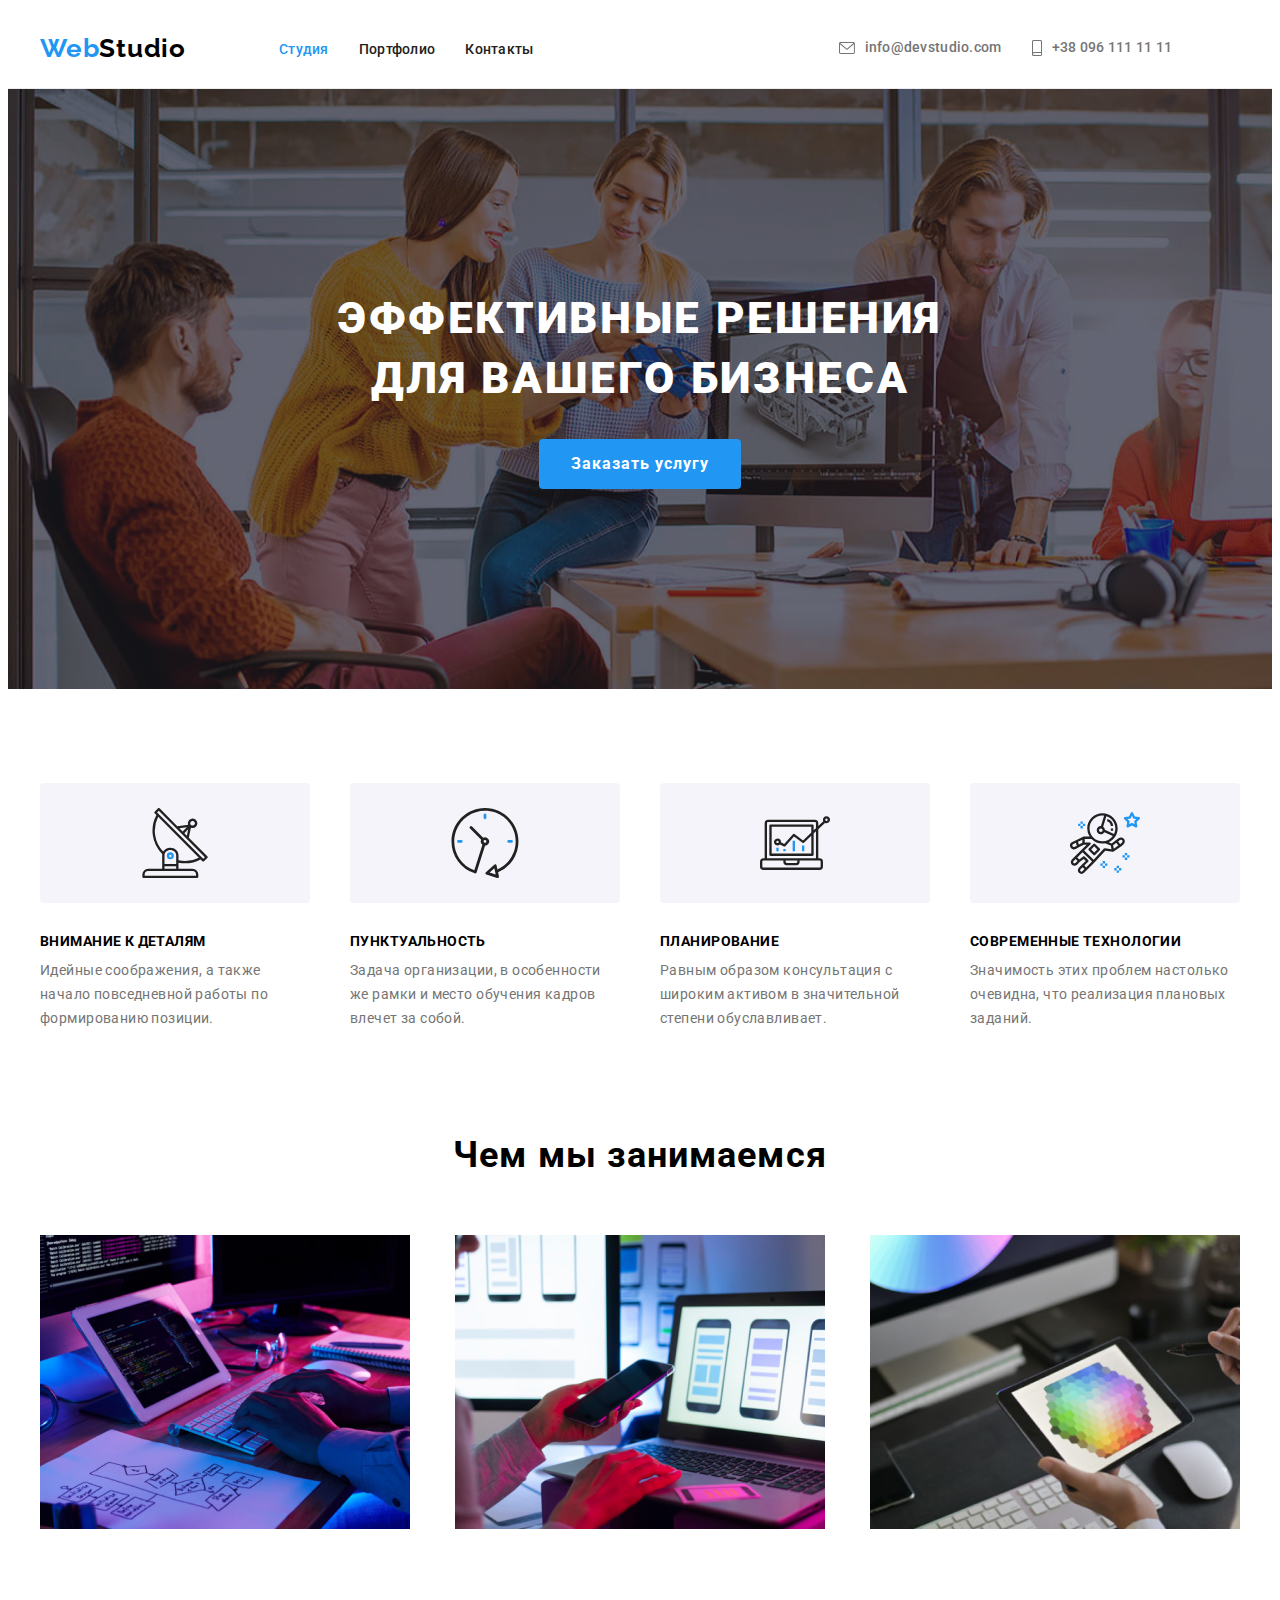
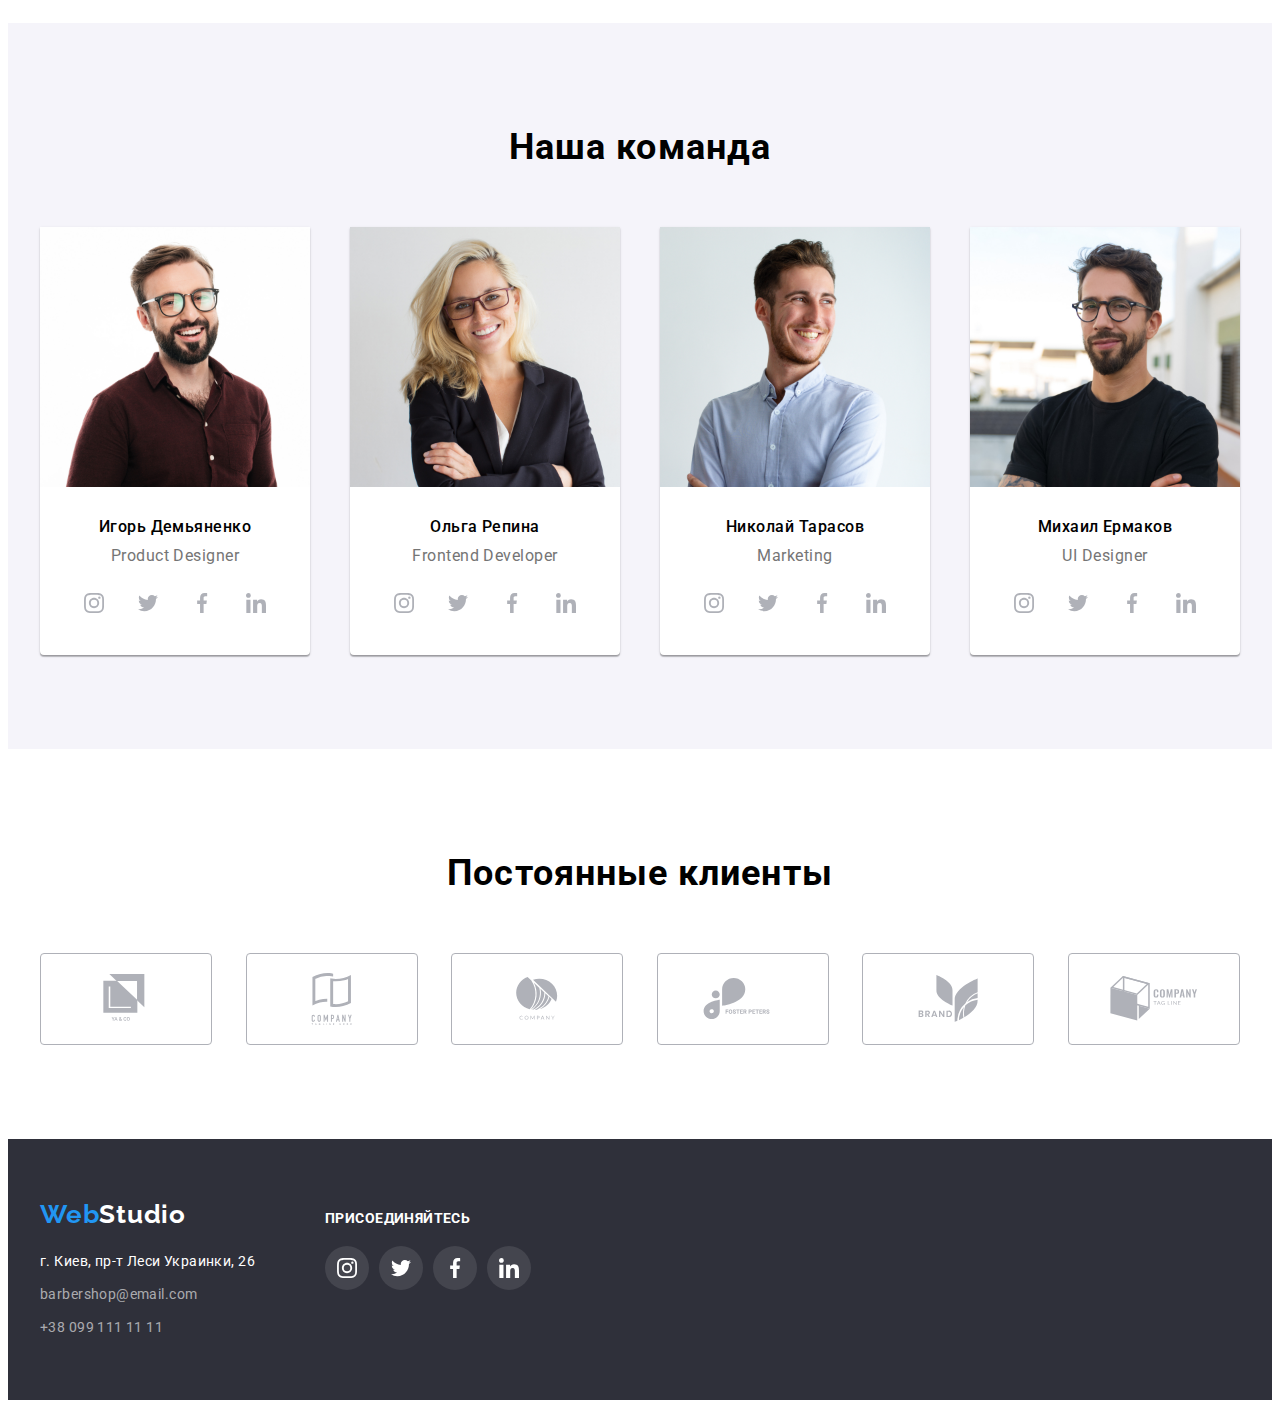
==== index.html @ 50662c8f "Домашняя работа 4" ====
<!DOCTYPE html>
<html lang="ru">
<head>
    <meta charset="UTF-8">
    <meta name="viewport" content="width=device-width, initial-scale=1.0">
    <title >WebStudio</title>
    <link rel="preconnect" href="https://fonts.gstatic.com">
    <link href="https://fonts.googleapis.com/css2?family=Raleway:wght@700&family=Roboto:wght@400;500;700;900&display=swap"
        rel="stylesheet">
    <link rel="stylesheet" href="https://cdnjs.cloudflare.com/ajax/libs/modern-normalize/1.0.0/modern-normalize.min.css"
        integrity="sha512-ISS7cAi1PEhQ8jnbJpJZMd29NlhNj4AWYyLOSp2CE/CsHxTCu+r+t0D2yoJudVrd0/8fTVPUVDzY5Tvli75u/g=="
        crossorigin="anonymous" />
    <link rel="stylesheet" href="./css/styles.css">
 </head>

<body>
    
    <header  class="header">
        <div class="container">
          <nav class="navigation">
             <a class="logo" href="./index.html" lang="en">
                <span class="color-web">Web</span><span class="studio">Studio</span> 
            </a>
            <ul class="navigation-list">
                <li class="navigation-list-item">
                     <a class="navigation-list-link current" href="#"> Студия</a>
                </li>
                <li class="navigation-list-item">
                     <a class="navigation-list-link" 
                    href="./portfolio.html" target="_blank" rel="noreferrer noopener"> Портфолио</a>
                </li>
                <li class="navigation-list-item">
                     <a class="navigation-list-link" href="#"> Контакты</a>
                </li>
            </ul>
          </nav>   
         <address class="address">
             <ul class="address-list">
                <li class="address-list-item"> 
                    <a class="address-list-link" href="mailto:info@devstudio.com">
                        <svg class="address-list-icon" width="16" height="12">
                            <use href="./images/sprite.svg#icon-envelope"></use>
                        </svg>
                       info@devstudio.com
                   </a>
                </li>
                <li class="address-list-item">
                     <a class="address-list-link" href="tel:+380961111111">
                        <svg class="address-list-icon" width="10" height="16">
                            <use href="./images/sprite.svg#icon-smartphone"></use>
                        </svg>
                        +38 096 111 11 11
                      </a>
                </li>
             </ul>
        </address>
        </div>
    </header>
       
     <main>
        <!--Главная секция-->
         <section class="hero">
            <div class="container">
               <h1 class="hero-title">Эффективные решения для вашего бизнеса</h1>
               <button class="modal-btn" type="button">Заказать услугу</button>
            </div>
         </section>
        
       
         <!--MAIN-->
        <section class="main">
          <h2 class="visually-hidden">Преимущества</h2>
            
              <ul class="main-list container">
                <li class="main-list-item">
                   <div class="main-icon-container">
                   <svg class="main-icon">
                      <use href="./images/sprite.svg#icon-antenna"></use>
                   </svg>
                  </div>
                     <h3 class="main-list-title">Внимание к деталям</h3>
                     <p class="main-list-description">Идейные соображения, а также начало повседневной работы по формированию позиции.</p>
                  
                  </li>
                <li class="main-list-item">
                  <div class="main-icon-container">
                     <svg class="main-icon">
                        <use href="./images/sprite.svg#icon-clock"></use>
                     </svg>
                  </div>
                     <h3 class="main-list-title">Пунктуальность</h3>
                     <p class="main-list-description">Задача организации, в особенности же рамки и место обучения кадров влечет за собой.</p>
                </li>
                <li class="main-list-item">
                  <div class="main-icon-container">
                     <svg class="main-icon" >
                        <use href="./images/sprite.svg#icon-diagram"></use>
                     </svg>
                  </div>
                     <h3 class="main-list-title">Планирование</h3>
                     <p class="main-list-description">Равным образом консультация с широким активом в значительной степени обуславливает.</p>
                </li>
                <li class="main-list-item">
                  <div class="main-icon-container">
                     <svg class="main-icon">
                        <use href="./images/sprite.svg#icon-astronaut"></use>
                     </svg>
                  </div>
                     <h3 class="main-list-title">Современные технологии</h3>
                     <p class="main-list-description">Значимость этих проблем настолько очевидна, что реализация плановых заданий.</p>
                </li>
              </ul>
            
         </section>
         
         <!--Галлерея работ-->
         <section class="galery">
             <div class="container">
                <h2 class="section-title">Чем мы занимаемся</h2>
                <ul class="galery-list">
                  <li class="galery-list-item">
                     <img class="galery-img" src="./images/img1.jpg"
                      alt="работа с ПК"
                      width="370" height="294">
                  </li>
                  <li class="galery-list-item">
                     <img class="galery-img" src="./images/img2.jpg" 
                     alt="работа со смартфоном" 
                      width="370" height="294">
                  </li>
                  <li class="galery-list-item">
                     <img class="galery-img" src="./images/img3.jpg" 
                     alt="работа с планшетом" 
                     width="370" height="294">
                  </li>
                </ul>
            </div>
         </section>

         <!--Сотрудники-->
         <section class="about-me">
            <div class="container">
             <h2 class="section-title">Наша команда</h2>
              <ul class="about-me-list">
                  <li class="about-me-item">
                     <img class="about-me-img" src="./images/igor.jpg" 
                        alt="Игорь Демьяненко" width="270" height="260">
                      <div class="about-me-description">
                         <h3 class="about-me-name">Игорь Демьяненко</h3>
                         <p class="about-me-profession" lang="en">Product Designer</p>
                     </div>
                     <ul class="social-list">
                        <li class="social-list-item">
                           <a class="social-list-link" href="">
                              <svg class="social-list-icon">
                                 <use href="./images/sprite.svg#icon-instagram"></use>
                              </svg>
                           </a>
                        </li>
                        <li class="social-list-item">
                           <a class="social-list-link" href="">
                              <svg class="social-list-icon">
                                 <use href="./images/sprite.svg#icon-twitter"></use>
                              </svg>
                           </a>
                        </li>
                        <li class="social-list-item">
                           <a class="social-list-link" href="">
                              <svg class="social-list-icon">
                                 <use href="./images/sprite.svg#icon-facebook"></use>
                              </svg>
                           </a>
                        </li>
                        <li class="social-list-item">
                           <a class="social-list-link" href="">
                              <svg class="social-list-icon">
                                 <use href="./images/sprite.svg#icon-linkedin"></use>
                              </svg>
                           </a>
                        </li>
                     </ul>
                 </li>
                 <li class="about-me-item">
                     <img class="about-me-img" src="./images/olga.jpg" 
                     alt="Ольга Репина" width="270" height="260">
                       <div class="about-me-description">
                         <h3 class="about-me-name">Ольга Репина</h3>
                         <p class="about-me-profession" lang="en">Frontend Developer</p>
                       </div>
                     <ul class="social-list">
                        <li class="social-list-item">
                           <a class="social-list-link" href="">
                              <svg class="social-list-icon">
                                 <use href="./images/sprite.svg#icon-instagram"></use>
                              </svg>
                           </a>
                        </li>
                        <li class="social-list-item">
                           <a class="social-list-link" href="">
                              <svg class="social-list-icon">
                                 <use href="./images/sprite.svg#icon-twitter"></use>
                              </svg>
                           </a>
                        </li>
                        <li class="social-list-item">
                           <a class="social-list-link" href="">
                              <svg class="social-list-icon">
                                 <use href="./images/sprite.svg#icon-facebook"></use>
                              </svg>
                           </a>
                        </li>
                        <li class="social-list-item">
                           <a class="social-list-link" href="">
                              <svg class="social-list-icon">
                                 <use href="./images/sprite.svg#icon-linkedin"></use>
                              </svg>
                           </a>
                        </li>
                     </ul>
                 </li>
                 <li class="about-me-item">
                     <img class="about-me-img" src="./images/taras.jpg" 
                     alt="Николай Тарасов" width="270" height="260">
                       <div class="about-me-description">
                          <h3 class="about-me-name">Николай Тарасов</h3>
                         <p class="about-me-profession" lang="en">Marketing</p>
                      </div>
                     <ul class="social-list">
                        <li class="social-list-item">
                           <a class="social-list-link" href="">
                              <svg class="social-list-icon">
                                 <use href="./images/sprite.svg#icon-instagram"></use>
                              </svg>
                           </a>
                        </li>
                        <li class="social-list-item">
                           <a class="social-list-link" href="">
                              <svg class="social-list-icon">
                                 <use href="./images/sprite.svg#icon-twitter"></use>
                              </svg>
                           </a>
                        </li>
                        <li class="social-list-item">
                           <a class="social-list-link" href="">
                              <svg class="social-list-icon">
                                 <use href="./images/sprite.svg#icon-facebook"></use>
                              </svg>
                           </a>
                        </li>
                        <li class="social-list-item">
                           <a class="social-list-link" href="">
                              <svg class="social-list-icon">
                                 <use href="./images/sprite.svg#icon-linkedin"></use>
                              </svg>
                           </a>
                        </li>
                     </ul>
                 </li>
                 <li class="about-me-item">
                     <img class="about-me-img" src="./images/maikl.jpg" 
                     alt="Михаил Ермаков" width="270" height="260">
                        <div class="about-me-description">
                          <h3 class="about-me-name">Михаил Ермаков</h3>
                          <p class="about-me-profession" lang="en">UI Designer</p>
                       </div>
                     <ul class="social-list">
                        <li class="social-list-item">
                           <a class="social-list-link" href="">
                              <svg class="social-list-icon">
                                 <use href="./images/sprite.svg#icon-instagram"></use>
                              </svg>
                           </a>
                        </li>
                        <li class="social-list-item">
                           <a class="social-list-link" href="">
                              <svg class="social-list-icon">
                                 <use href="./images/sprite.svg#icon-twitter"></use>
                              </svg>
                           </a>
                        </li>
                        <li class="social-list-item">
                           <a class="social-list-link" href="">
                              <svg class="social-list-icon">
                                 <use href="./images/sprite.svg#icon-facebook"></use>
                              </svg>
                           </a>
                        </li>
                        <li class="social-list-item">
                           <a class="social-list-link" href="">
                              <svg class="social-list-icon">
                                 <use href="./images/sprite.svg#icon-linkedin"></use>
                              </svg>
                           </a>
                        </li>
                     </ul>
                 </li>
              </ul>
            </div>
         </section>
     </main>

   
   <!--------Постоянные клиенты--------->
     <section class="clients">
         <div class="container">
             <h2 class="section-title">Постоянные клиенты</h2>
             <ul class="clients-list">
                <li class="clients-container">
                   <a class="clients-list-link" href="">
                     <svg class="clients-list-icon" wight="44" height="50">
                        <use href="./images/sprite.svg#icon-logo-1"></use>
                     </svg>
                   </a>
                </li>
                <li class="clients-container">
                  <a class="clients-list-link" href="">
                     <svg class="clients-list-icon" wight="40" height="52">
                        <use href="./images/sprite.svg#icon-logo-2"></use>
                     </svg>
                  </a>
                </li>
                <li class="clients-container">
                  <a class="clients-list-link" href="">
                     <svg class="clients-list-icon" wight="41" height="43">
                        <use href="./images/sprite.svg#icon-logo-3"></use>
                     </svg>
                  </a>
                </li>
                <li class="clients-container">
                  <a class="clients-list-link" href="">
                     <svg class="clients-list-icon" wight="80" height="42">
                        <use href="./images/sprite.svg#icon-logo-4"></use>
                     </svg>
                  </a>
                </li>
                <li class="clients-container">
                  <a class="clients-list-link" href="">
                     <svg class="clients-list-icon" wight="59" height="47">
                        <use href="./images/sprite.svg#icon-logo-5"></use>
                     </svg>
                  </a>
                </li>
                <li class="clients-container">
                  <a class="clients-list-link" href="">
                     <svg class="clients-list-icon" wight="88" height="45">
                        <use href="./images/sprite.svg#icon-logo-6"></use>
                     </svg>
                  </a>
                </li>
             </ul>
         </div>
     </section>
        
        <!--Footer-->
     <footer class="footer">
        <div class="container footer-list">
             <div class="footer-adress-container">
             <a class="logo" href="./index.html" lang="en">
                <span class="color-web">Web</span><span class="footer-logo">Studio</span>
             </a>
             <address class="footer-address">
                <ul class="footer-adress-list">
                    <li class="footer-address-item">
                       <a class="footer-address-link geolocation" href="https://goo.gl/maps/EtJUNi4Rh7HyhGB7A" target="_blank">г. Киев, пр-т Леси Украинки, 26</a>
                    </li>
                    <li class="footer-address-item">
                       <a class="footer-address-link" href="mailto:info@example.com">barbershop@email.com</a>
                    </li>
                    <li class="footer-address-item">
                       <a class="footer-address-link" href="tel:+380991111111">+38 099 111 11 11</a>
                    </li>
                </ul>
             </address>
            </div>
             <div class="social-footer">
                <b class="main-list-title">присоединяйтесь</b>
                <ul class="social-list-footer">
                  <li class="social-list-item">
                     <a class="social-list-link" href="">
                        <svg class="social-list-icon">
                           <use href="./images/sprite.svg#icon-instagram"></use>
                        </svg>
                     </a>
                  </li>
                  <li class="social-list-item">
                     <a class="social-list-link" href="">
                        <svg class="social-list-icon">
                           <use href="./images/sprite.svg#icon-twitter"></use>
                        </svg>
                     </a>
                  </li>
                  <li class="social-list-item">
                     <a class="social-list-link" href="">
                        <svg class="social-list-icon">
                           <use href="./images/sprite.svg#icon-facebook"></use>
                        </svg>
                     </a>
                  </li>
                  <li class="social-list-item">
                     <a class="social-list-link" href="">
                        <svg class="social-list-icon">
                           <use href="./images/sprite.svg#icon-linkedin"></use>
                        </svg>
                     </a>
                  </li>
                </ul>
             </div>
       </div>
     </footer> 

    
</body>
</html>
---- css/styles.css ----
:root {
  --main-font: "Roboto", sans-serif;
  --secondary-font: "Raleway", sans-serif;
  --accent-color: #2196f3;
  --third-color: #757575;
  --second-color: #ffffff;
}

body {
  font-family: var(--main-font);
}

.container {
  width: 1200px;
  padding: 0 15px;
  margin: 0 auto;
}

.address,
.footer-address {
  font-style: normal;
}

a {
  text-decoration: none;
}

ul {
  list-style: none;
  padding: 0;
  margin: 0;
}

h1,
h2,
h3,
h4,
p {
  margin: 0;
}

.visually-hidden {
  position: absolute;
  width: 1px;
  height: 1px;
  margin: -1px;
  border: 0;
  padding: 0;

  white-space: nowrap;
  clip-path: inset(100%);
  clip: rect(0 0 0 0);
  overflow: hidden;
}

.img {
  display: block;
  max-width: 100%;
}
box* {
  margin: 0;
}

.section-title {
  display: block;
  font-weight: 700;
  font-size: 36px;
  line-height: 1.67;
  text-align: center;
  letter-spacing: 0.03em;
  margin-bottom: 50px;
}

/*--HEADER--*/

.header {
  border-bottom: 1px solid #ececec;
  max-width: 1600px;
  margin: 0 auto;
}

.header .container {
  display: block;
}

.logo {
  text-decoration: none;
  font-family: var(--secondary-font);
  font-weight: 700;
  font-size: 26px;
  line-height: 1.19;
  letter-spacing: 0.03em;
}
.header .logo {
  margin-right: 93px;
}

.color-web {
  color: var(--accent-color);
}
.studio {
  color: black;
}

.navigation-list-link,
.address-list-link {
  font-weight: 500;
  font-size: 14px;
  line-height: 1.14;
  letter-spacing: 0.02em;
  color: #212121;
  padding: 32px 0;
}

li .address-list-link {
  color: var(--third-color);
}

.navigation-list-link:hover,
.address-list-link:hover,
.navigation-list-link:focus {
  color: var(--accent-color);
}

.current {
  color: var(--accent-color);
}

.header .container,
.header .navigation {
  display: flex;
  align-items: center;
}

.header .navigation-list {
  display: flex;
  margin-right: 305px;
}

.header .navigation-list-item:not(:last-child),
.header .address-list-item:not(:last-child) {
  margin-right: 30px;
}

.header .address {
  margin-right: auto;
}

.header .address-list {
  display: flex;
}

.address-list-icon {
  display: block;
  margin-right: 10px;
  fill: currentColor;
}

.address-list-link {
  display: flex;
  justify-content: center;
  align-items: center;
}

/*--END HEADER---*.

 /*--Главная секция--*/

.hero-title {
  display: block;
  max-width: 696px;
  margin: 0 auto;
  margin-bottom: 30px;
  font-weight: 900;
  font-size: 44px;
  line-height: 1.36;
  text-align: center;
  letter-spacing: 0.06em;
  text-transform: uppercase;
  color: #ffffff;
}

.hero .modal-btn {
  display: block;
  margin: 0 auto;
  min-width: 20px;
  padding: 10px 32px;
  border-radius: 4px;
  border: none;
  cursor: pointer;
  font-family: var(--main-font);
  font-weight: 700;
  font-size: 16px;
  line-height: 1.88;
  letter-spacing: 0.06em;
  color: #ffffff;
  background-color: var(--accent-color);
}

.hero {
  max-width: 1600px;
  background-image: linear-gradient(
      rgba(47, 48, 58, 0.4),
      rgba(47, 48, 58, 0.4)
    ),
    url("/images/hero.jpg");
  background-repeat: no-repeat;
  background-size: cover;
  padding-top: 200px;
  padding-bottom: 200px;
  margin: 0 auto;
}

.hero .container {
  display: block;
}

/*---MAIN--*/

.main-icon {
  display: flex;
  justify-content: center;
  align-items: center;
  width: 70px;
  height: 70px;
}

.main-icon-container {
  display: flex;
  width: 270px;
  height: 120px;
  justify-content: center;
  align-items: center;
  background-color: #f5f4fa;
  border-radius: 4px;
  margin-bottom: 30px;
}

.main-list-title {
  display: block;
  margin-bottom: 10px;
  font-weight: 700;
  font-size: 14px;
  line-height: 1.143;
  letter-spacing: 0.03em;
  text-transform: uppercase;
}
.main-list-description {
  font-weight: 400;
  font-size: 14px;
  line-height: 1.71;
  letter-spacing: 0.03em;
  color: var(--third-color);
}

.main {
  padding-top: 94px;
  padding-bottom: 94px;
}

.main .container {
  display: flex;
  justify-content: space-between;
}

.main-list-item {
  display: block;
  width: 270px;
}

.main-list-item:not(:last-child) {
  margin-right: 30px;
}

/*--END Главная секция--*/

/*--Галлерея работ--*/
.galery {
  padding-bottom: 94px;
}

.galery-img {
  display: block;
}

.galery .galery-list {
  display: flex;
  justify-content: space-between;
}

.galery-list-item:not(:last-child) {
  margin-right: 30px;
}

/*--END Галлерея работ--*/

/*--Сотрудники--*/

.about-me {
  max-width: 1600px;
  margin: 0 auto;
  background-color: #f5f4fa;
  padding-top: 94px;
  padding-bottom: 94px;
}

.about-me-name {
  display: block;
  padding-bottom: 10px;
  font-weight: 500;
  font-size: 16px;
  line-height: 1.19;
  text-align: center;
  letter-spacing: 0.03em;
}
.about-me-profession {
  font-weight: 400;
  font-size: 16px;
  line-height: 1.19;
  text-align: center;
  letter-spacing: 0.03em;
  color: var(--third-color);
}

.about-me-list {
  display: flex;
  justify-content: space-between;
}

.about-me-img {
  display: block;
}

.about-me-item {
  background-color: var(--second-color);
  border-radius: 0px 0px 4px 4px;
  box-shadow: 0px 1px 3px rgba(0, 0, 0, 0.12), 0px 1px 1px rgba(0, 0, 0, 0.14),
    0px 2px 1px rgba(0, 0, 0, 0.2);
}

.about-me-description {
  display: block;
  padding-top: 30px;
  padding-bottom: 16px;
  padding-left: 24px;
  padding-right: 24px;
}

.social-list {
  display: flex;
  justify-content: space-between;
  padding-bottom: 30px;
  padding-left: 32px;
  padding-right: 32px;
}

.social-list-icon {
  width: 20px;
  height: 20px;
  fill: #afb1b8;
}
.social-list-link {
  display: flex;
  justify-content: center;
  align-items: center;
  width: 44px;
  height: 44px;
  border-radius: 50%;
  background-color: #fff;
}

.social-list-link:hover,
.social-list-link:focus {
  background-color: var(--accent-color);
}

.social-list-link:hover .social-list-icon,
.social-list-link:focus .social-list-icon {
  fill: var(--second-color);
}

/*----Постоянные клиенты-----*/

.clients-list {
  display: flex;
  justify-content: space-between;
  align-items: center;
}

.clients-list-link {
  display: flex;
  width: 170px;
  height: 90px;
  justify-content: center;
  align-items: center;
  background-color: var(--second-color);
  border-radius: 4px;

  border: 1px solid #afb1b8;
}

.clients-list-link:hover .clients-list-icon,
.clients-list-link:focus .clients-list-icon {
  fill: var(--accent-color);
}

.clients-list-link:hover,
.clients-list-link:focus {
  border-color: var(--accent-color);
}

.clients-list-icon {
  display: block;
  fill: #afb1b8;
}

.clients {
  padding-top: 94px;
  padding-bottom: 94px;
}

/*--FOOTER--*/

.footer {
  max-width: 1600px;
  margin: 0 auto;
  background-color: #2f303a;
  padding-top: 60px;
  padding-bottom: 60px;
}

.footer-address-item:not(:last-child) {
  display: block;
  margin-bottom: 9px;
}

.footer-address-link {
  font-weight: 400;
  font-size: 14px;
  line-height: 1.71;
  letter-spacing: 0.03em;
  color: rgba(255, 255, 255, 0.6);
}

.footer .logo {
  display: block;
  margin-bottom: 20px;
  color: var(--second-color);
}

.geolocation {
  color: var(--second-color);
}

.footer-address-link:hover {
  color: var(--accent-color);
}

.container.footer-list {
  display: flex;
  align-items: baseline;
}

.footer .main-list-title {
  color: var(--second-color);
  margin-bottom: 20px;
}

.social-footer {
  display: block;
  width: 206px;
  height: 80px;
}

.social-list-footer {
  display: flex;
  justify-content: space-between;
}

.footer-adress-container {
  margin-right: 70px;
}

.footer .social-list-link {
  background-color: rgba(255, 255, 255, 0.1);
}

footer .social-list-icon {
  fill: var(--second-color);
}

.footer .social-list-link:hover,
.footer .social-list-link:focus {
  background-color: var(--accent-color);
}

/*--END FOOTER--*/

/*_----------PORTFOLIO---------------*/
/*--Главная секция--*/

.device-title {
  font-weight: 700;
  font-size: 18px;
  line-height: 2;
  letter-spacing: 0.06em;
}

.modal-btn-portfolio {
  display: block;
  padding: 6px 22px;
  border-radius: 4px;
  border: none;
  font-family: var(--main-font);
  font-weight: 500;
  font-size: 16px;
  line-height: 1.63;
  text-align: center;
  letter-spacing: 0.03em;
  color: #212121;
  background-color: #f5f4fa;
  cursor: pointer;
}

.device-list-description {
  font-weight: 400;
  font-size: 16px;
  line-height: 1.88;
  letter-spacing: 0.03em;
  color: var(--third-color);
}

.device-img {
  display: block;
}

.modal-btn-portfolio:hover {
  color: #ffffff;
  background-color: var(--accent-color);
}

.capabilities {
  padding-top: 94px;
  padding-bottom: 94px;
}

.capabilities .button-list {
  display: flex;
  margin-bottom: 56px;
  justify-content: center;
}

.capabilities .button-item:not(:last-child) {
  display: block;
  margin-right: 8px;
}

.capabilities .device-list {
  display: flex;
  flex-wrap: wrap;
  justify-content: center;
}

.capabilities .device-item {
  max-width: 370px;
  width: calc((100%-60px) / 3);
  margin-right: 30px;
  margin-bottom: 30px;
  cursor: pointer;
}
.device-item:hover {
  box-shadow: 0px 1px 1px rgba(0, 0, 0, 0.12), 0px 4px 4px rgba(0, 0, 0, 0.06),
    1px 4px 6px rgba(0, 0, 0, 0.16);
}
.device-item:nth-child(3n) {
  margin-right: 0;
}

.device-item:nth-child(n + 7) {
  margin-bottom: 0;
}

.device-description {
  display: block;
  padding: 20px 24px;
  border-bottom: 1px solid #eeeeee;
  border-right: 1px solid #eeeeee;
  border-left: 1px solid #eeeeee;
}
.device-title {
  padding-bottom: 4px;
}
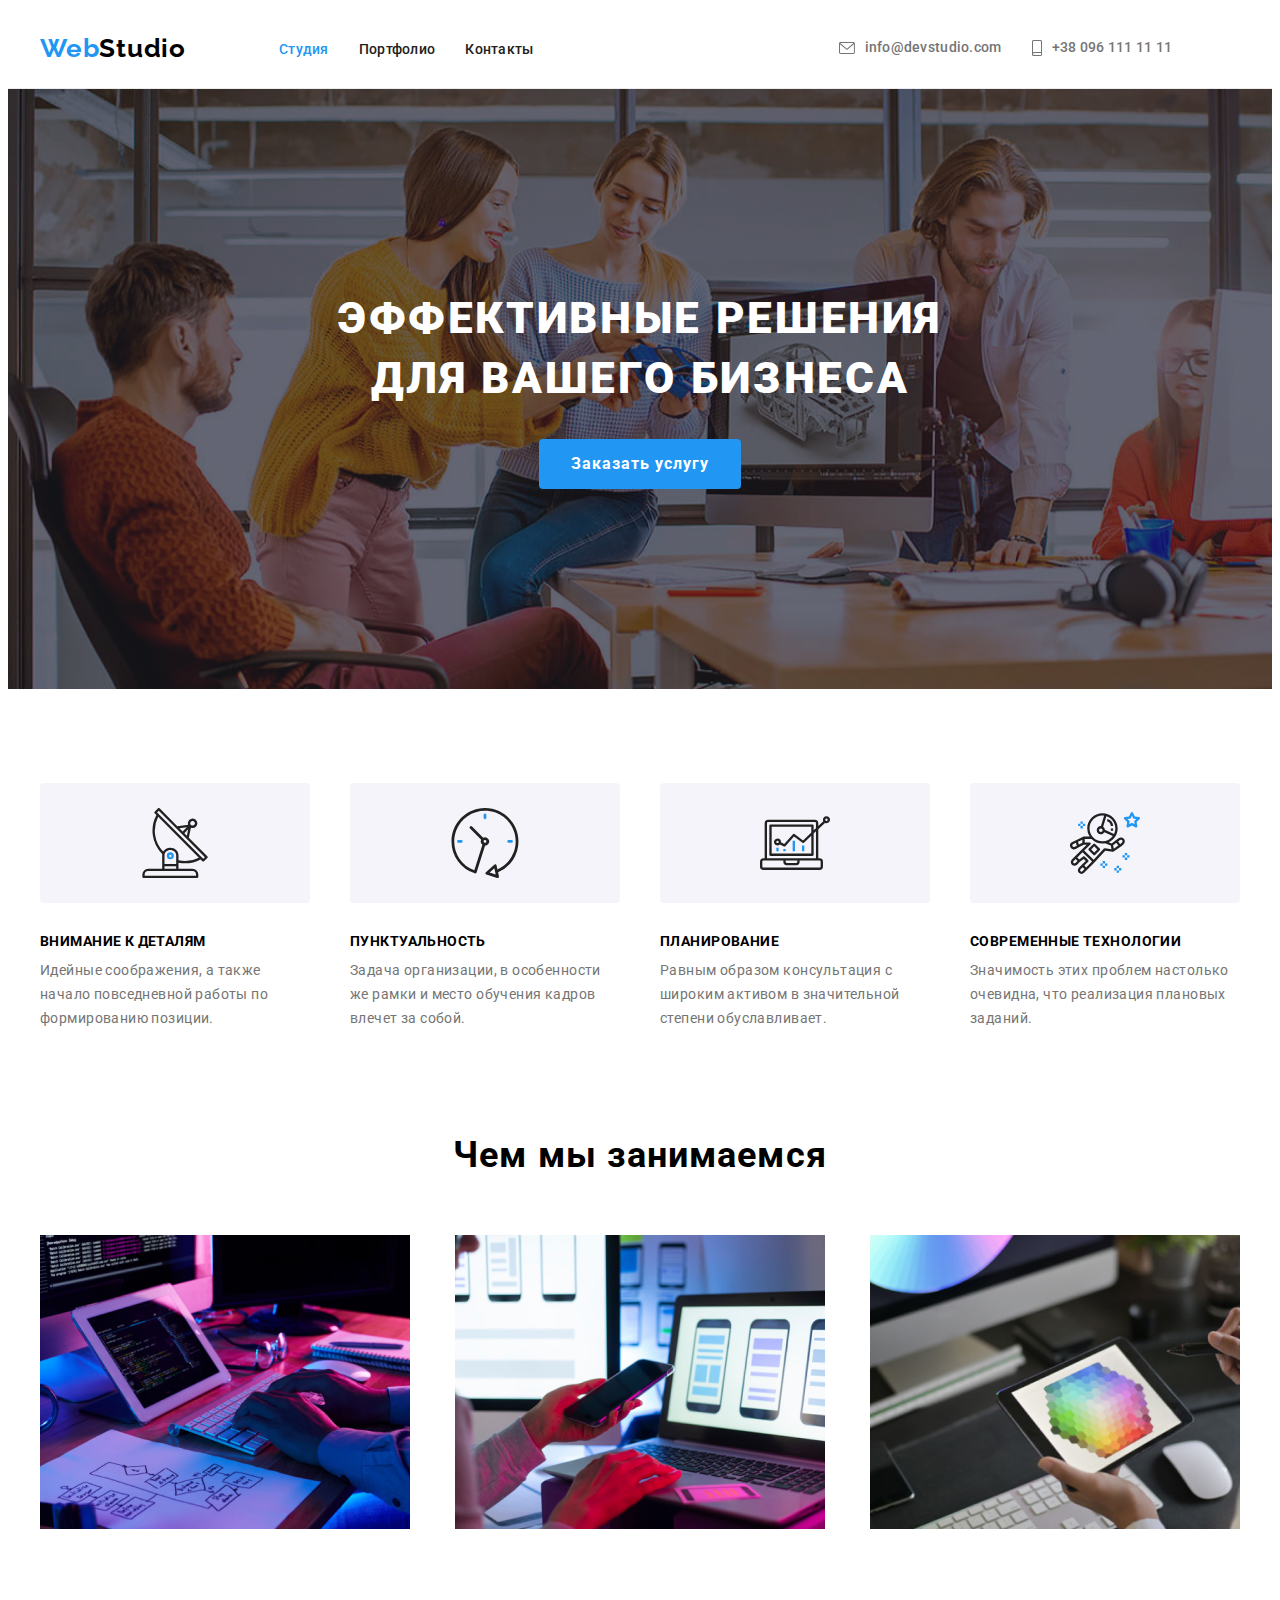
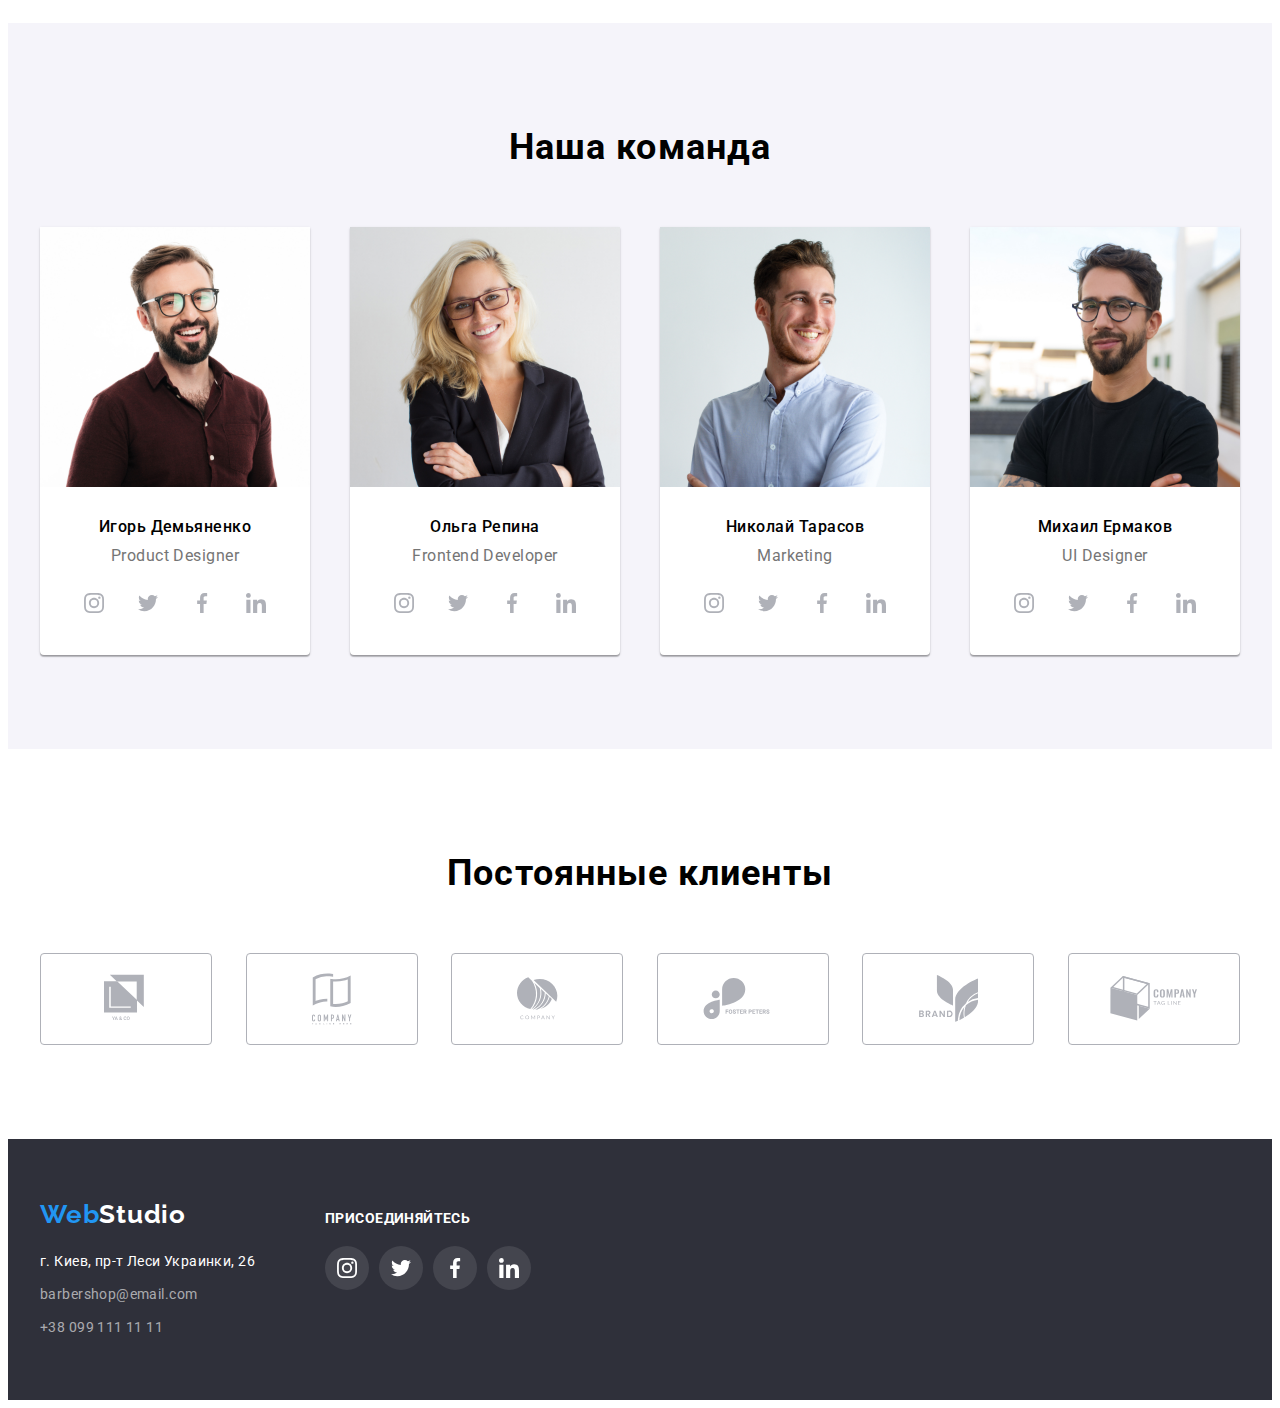
==== commit 7f54030b: "width" ====
--- a/index.html
+++ b/index.html
@@ -297,7 +297,7 @@
               </ul>
             </div>
          </section>
-     </main>
+     
 
    
    <!--------Постоянные клиенты--------->
@@ -307,42 +307,42 @@
              <ul class="clients-list">
                 <li class="clients-container">
                    <a class="clients-list-link" href="">
-                     <svg class="clients-list-icon" wight="44" height="50">
+                     <svg class="clients-list-icon" width="44" height="50">
                         <use href="./images/sprite.svg#icon-logo-1"></use>
                      </svg>
                    </a>
                 </li>
                 <li class="clients-container">
                   <a class="clients-list-link" href="">
-                     <svg class="clients-list-icon" wight="40" height="52">
+                     <svg class="clients-list-icon" width="40" height="52">
                         <use href="./images/sprite.svg#icon-logo-2"></use>
                      </svg>
                   </a>
                 </li>
                 <li class="clients-container">
                   <a class="clients-list-link" href="">
-                     <svg class="clients-list-icon" wight="41" height="43">
+                     <svg class="clients-list-icon" width="41" height="43">
                         <use href="./images/sprite.svg#icon-logo-3"></use>
                      </svg>
                   </a>
                 </li>
                 <li class="clients-container">
                   <a class="clients-list-link" href="">
-                     <svg class="clients-list-icon" wight="80" height="42">
+                     <svg class="clients-list-icon" width="80" height="42">
                         <use href="./images/sprite.svg#icon-logo-4"></use>
                      </svg>
                   </a>
                 </li>
                 <li class="clients-container">
                   <a class="clients-list-link" href="">
-                     <svg class="clients-list-icon" wight="59" height="47">
+                     <svg class="clients-list-icon" width="59" height="47">
                         <use href="./images/sprite.svg#icon-logo-5"></use>
                      </svg>
                   </a>
                 </li>
                 <li class="clients-container">
                   <a class="clients-list-link" href="">
-                     <svg class="clients-list-icon" wight="88" height="45">
+                     <svg class="clients-list-icon" width="88" height="45">
                         <use href="./images/sprite.svg#icon-logo-6"></use>
                      </svg>
                   </a>
@@ -350,6 +350,7 @@
              </ul>
          </div>
      </section>
+   </main>
         
         <!--Footer-->
      <footer class="footer">
--- a/css/styles.css
+++ b/css/styles.css
@@ -203,7 +203,7 @@
       rgba(47, 48, 58, 0.4),
       rgba(47, 48, 58, 0.4)
     ),
-    url("/images/hero.jpg");
+    url("../images/hero.jpg");
   background-repeat: no-repeat;
   background-size: cover;
   padding-top: 200px;
